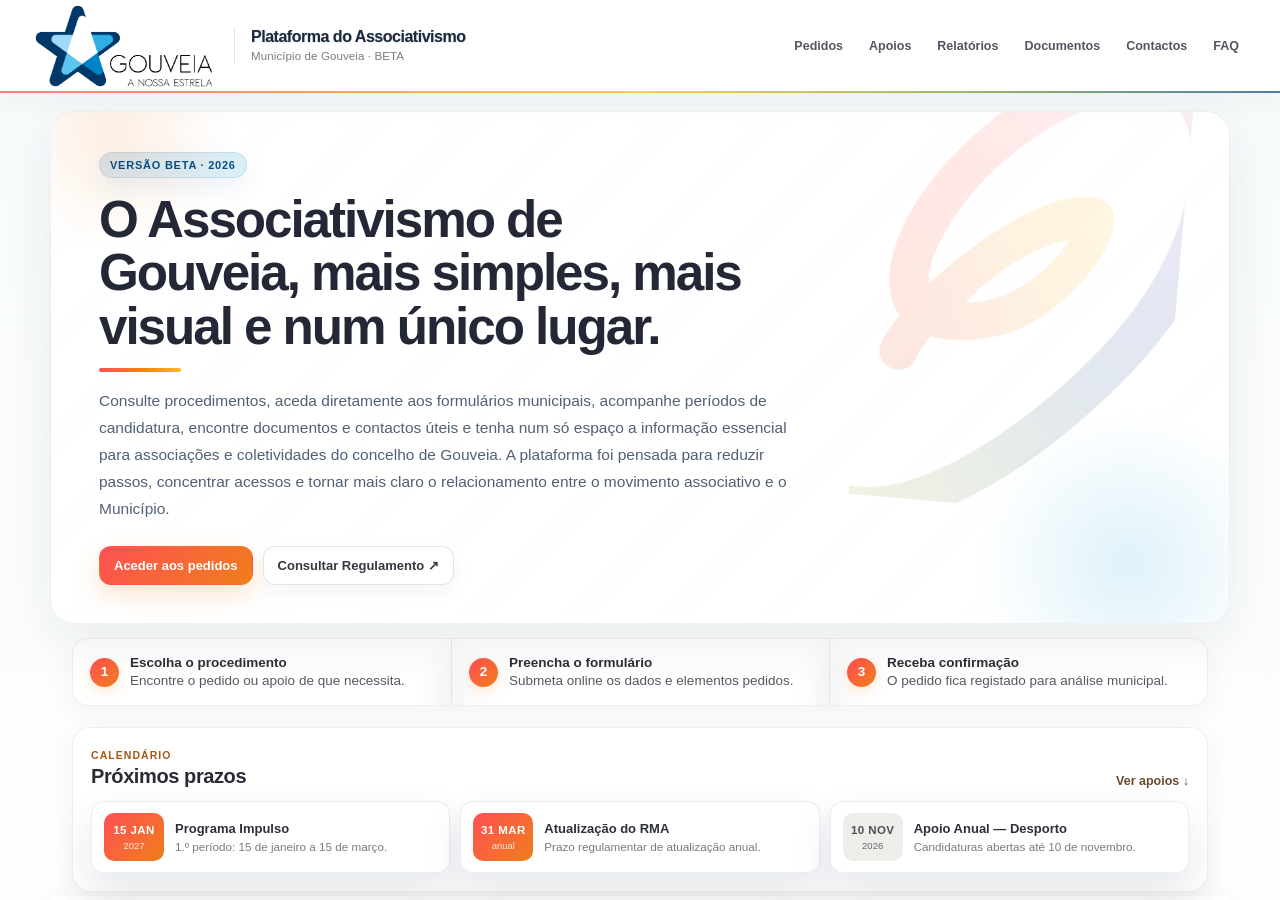
==== app-v2.html @ a9b75a4f "Adiciona versão V2 integrada da Plataforma do Associativismo" ====
<!doctype html>
<html lang="pt-PT">
<head>
<meta charset="utf-8">
<meta name="viewport" content="width=device-width,initial-scale=1,viewport-fit=cover">
<meta name="theme-color" content="#ffffff">
<title>Plataforma do Associativismo | Município de Gouveia</title>
<style>
*{box-sizing:border-box}html,body{margin:0;width:100%;height:100%;overflow:hidden;background:#f5f7f8;font-family:Inter,system-ui,-apple-system,BlinkMacSystemFont,"Segoe UI",sans-serif;color:#1f2933}
#legacy{position:fixed;inset:0;width:100%;height:100%;border:0;background:#fff}
.form-layer{position:fixed;inset:0;z-index:9999;background:#f6f8f9;display:none;flex-direction:column}.form-layer.open{display:flex}
.form-top{height:72px;min-height:72px;display:flex;align-items:center;gap:14px;padding:0 22px;background:rgba(255,255,255,.96);border-bottom:1px solid #e5e9ec;box-shadow:0 8px 24px rgba(31,41,51,.06);backdrop-filter:blur(12px)}
.form-back{appearance:none;border:1px solid #dce2e6;background:#fff;color:#263d4e;border-radius:12px;padding:11px 14px;font-weight:800;font-size:14px;cursor:pointer}.form-back:hover{background:#f7f9fa}.form-title{min-width:0}.form-title strong{display:block;font-size:15px;line-height:1.2}.form-title small{display:block;margin-top:3px;color:#74808a;font-size:12px;white-space:nowrap;overflow:hidden;text-overflow:ellipsis}
.form-actions{margin-left:auto}.form-external{color:#52616c;text-decoration:none;font-size:12px;font-weight:750;border:1px solid #e1e6e9;border-radius:10px;padding:9px 11px;background:#fff}
.form-frame{flex:1;width:100%;border:0;background:#f6f8f9}.loading{position:absolute;left:50%;top:50%;transform:translate(-50%,-50%);color:#687680;font-size:13px;z-index:-1}
@media(max-width:680px){.form-top{height:64px;min-height:64px;padding:0 12px;gap:10px}.form-back{padding:10px 11px}.form-title strong{font-size:14px}.form-title small{font-size:11px}.form-external{display:none}}
</style>
</head>
<body>
<iframe id="legacy" title="Plataforma do Associativismo" src="index_sem_botao_download_relatorio%20(1).html"></iframe>
<div class="form-layer" id="formLayer" role="dialog" aria-modal="true" aria-label="Formulário integrado">
  <div class="form-top">
    <button class="form-back" id="formBack" type="button">← Voltar</button>
    <div class="form-title"><strong id="formTitle">Formulário</strong><small>Preenchimento dentro da Plataforma do Associativismo</small></div>
    <div class="form-actions"><a class="form-external" id="formExternal" href="#" target="_blank" rel="noopener">Abrir separadamente ↗</a></div>
  </div>
  <div class="loading">A carregar formulário…</div>
  <iframe class="form-frame" id="formFrame" title="Formulário"></iframe>
</div>
<script>
(function(){
  const legacy=document.getElementById('legacy');
  const layer=document.getElementById('formLayer');
  const frame=document.getElementById('formFrame');
  const title=document.getElementById('formTitle');
  const ext=document.getElementById('formExternal');
  const back=document.getElementById('formBack');

  function embedUrl(url){
    if(!url) return url;
    try{
      const u=new URL(url,location.href);
      if(u.hostname==='docs.google.com' && u.pathname.includes('/forms/')){
        if(u.pathname.endsWith('/edit')) u.pathname=u.pathname.replace(/\/edit$/,'/viewform');
        if(!u.searchParams.has('embedded')) u.searchParams.set('embedded','true');
      }
      return u.href;
    }catch(e){return url;}
  }
  function openForm(url,label){
    if(!url)return;
    title.textContent=label||'Formulário';
    ext.href=url;
    frame.src=embedUrl(url);
    layer.classList.add('open');
    document.body.style.overflow='hidden';
    history.pushState({form:true},'', '#formulario');
  }
  function closeForm(fromPop){
    layer.classList.remove('open');
    frame.src='about:blank';
    document.body.style.overflow='hidden';
    if(!fromPop && location.hash==='#formulario') history.back();
  }
  back.addEventListener('click',()=>closeForm(false));
  window.addEventListener('popstate',()=>{if(layer.classList.contains('open'))closeForm(true)});

  const latest={
    'registo municipal das associações':'https://forms.gle/55GqdEBhtPJYa4K36',
    'registo municipal de associações':'https://forms.gle/55GqdEBhtPJYa4K36',
    'apoio técnico e/ou material':'https://forms.gle/DxUdUMWRPSMtngoY8',
    'apoio técnico':'https://forms.gle/DxUdUMWRPSMtngoY8',
    'transporte municipal':'https://forms.gle/9DunoDnuiE4spsrXA',
    'transporte em viaturas municipais':'https://forms.gle/9DunoDnuiE4spsrXA',
    'apoio anual — desporto':'https://docs.google.com/forms/d/1hfsow7imRYdcYtD5RDmz5xDqaQjCK5Qr7GzYbRokhdU/viewform?embedded=true',
    'apoio anual - desporto':'https://docs.google.com/forms/d/1hfsow7imRYdcYtD5RDmz5xDqaQjCK5Qr7GzYbRokhdU/viewform?embedded=true'
  };

  function normalize(s){return (s||'').toLowerCase().normalize('NFD').replace(/[\u0300-\u036f]/g,'').replace(/\s+/g,' ').trim()}

  function patch(){
    let d;
    try{d=legacy.contentDocument||legacy.contentWindow.document}catch(e){return}
    if(!d)return;

    const style=d.createElement('style');
    style.textContent=`
      :root{--app-ink:#1f2933;--app-blue:#234d6d;--app-orange:#e86f1f;--app-green:#2f7d5a}
      body{background:linear-gradient(180deg,#f7fafb 0,#fff 32%,#faf9f7 100%)!important}
      .topbar{background:rgba(255,255,255,.95)!important;backdrop-filter:blur(14px);box-shadow:0 8px 28px rgba(31,41,51,.045)!important}
      .hero{border-radius:24px!important;box-shadow:0 18px 50px rgba(23,42,58,.075)!important;border:1px solid rgba(35,77,109,.08)!important}
      .card{border-radius:20px!important;border:1px solid #e4e9ec!important;box-shadow:0 10px 34px rgba(31,41,51,.055)!important;overflow:hidden!important}
      .card:hover{transform:translateY(-2px);box-shadow:0 17px 42px rgba(31,41,51,.085)!important}
      .card-body{padding:20px!important}.note{border-radius:12px!important;background:#f7f9fa!important;border:1px solid #edf0f2!important}
      .btn.active,.btn[data-integrated]{background:linear-gradient(135deg,#d95e17,#f47b12)!important;color:#fff!important;border:0!important;border-radius:12px!important;min-height:45px!important;font-weight:850!important;box-shadow:0 10px 24px rgba(232,111,31,.18)!important;text-decoration:none!important;cursor:pointer!important}
      .btn[data-integrated]::after{content:' →'}
      .status.open{background:#eaf5ef!important;color:#256647!important;border-color:#d4eadc!important}
      .integrated-hint-app{display:flex;align-items:center;gap:7px;margin-top:10px;color:#426177;font-size:12px;font-weight:750}.integrated-hint-app:before{content:'✓';display:grid;place-items:center;width:20px;height:20px;border-radius:50%;background:#e8f4ee;color:#2e7a59}
      @media(max-width:680px){.card{border-radius:17px!important}.hero{border-radius:20px!important}.card-body{padding:17px!important}}
    `;
    d.head.appendChild(style);

    const cards=[...d.querySelectorAll('.card')];
    cards.forEach(card=>{
      const h=card.querySelector('h3'); if(!h)return;
      const raw=h.textContent.trim(); const key=normalize(raw);
      let known=null;
      Object.keys(latest).some(k=>{if(key.includes(normalize(k))){known=latest[k];return true}return false});
      const btn=card.querySelector('a.btn,button.btn');
      if(known && btn){
        if(btn.tagName==='A'){btn.removeAttribute('href');btn.removeAttribute('target');btn.removeAttribute('rel')}
        btn.setAttribute('data-integrated','1');btn.classList.remove('disabled');btn.classList.add('active');btn.removeAttribute('aria-disabled');
        btn.textContent=key.includes('registo municipal')?'Aceder ao RMA':key.includes('desporto')?'Apresentar candidatura':'Preencher na plataforma';
        btn.onclick=function(ev){ev.preventDefault();ev.stopPropagation();openForm(known,raw);return false};
        if(!card.querySelector('.integrated-hint-app')){const hint=d.createElement('div');hint.className='integrated-hint-app';hint.textContent='Preenchimento sem sair da plataforma';btn.insertAdjacentElement('afterend',hint)}
      }
      if(key.includes('apoio anual') && key.includes('desporto')){
        const st=card.querySelector('.status');if(st){st.className='status open';st.textContent='Aberto'}
        const note=card.querySelector('.note');if(note)note.innerHTML='<strong>Candidaturas 2026/2027:</strong> abertas até <strong>10 de novembro de 2026</strong>.';
      }
    });

    [...d.querySelectorAll('a[href*="forms.gle"],a[href*="docs.google.com/forms"]')].forEach(a=>{
      if(a.dataset.integrated)return;
      const url=a.href;const label=(a.closest('.card')?.querySelector('h3')?.textContent||a.textContent||'Formulário').trim();
      a.removeAttribute('target');a.onclick=function(ev){ev.preventDefault();openForm(url,label);return false};
    });

    [...d.querySelectorAll('.deadline-item')].forEach(item=>{
      const t=normalize(item.textContent);
      if(t.includes('desporto')){
        const date=item.querySelector('.deadline-date');if(date)date.innerHTML='<strong>10 NOV</strong><small>2026</small>';
        const last=item.querySelector('span:last-child');if(last)last.innerHTML='<strong>Apoio Anual — Desporto</strong><small>Candidaturas abertas até 10 de novembro.</small>';
      }
    });
  }
  legacy.addEventListener('load',()=>{patch();setTimeout(patch,500)});
})();
</script>
</body>
</html>
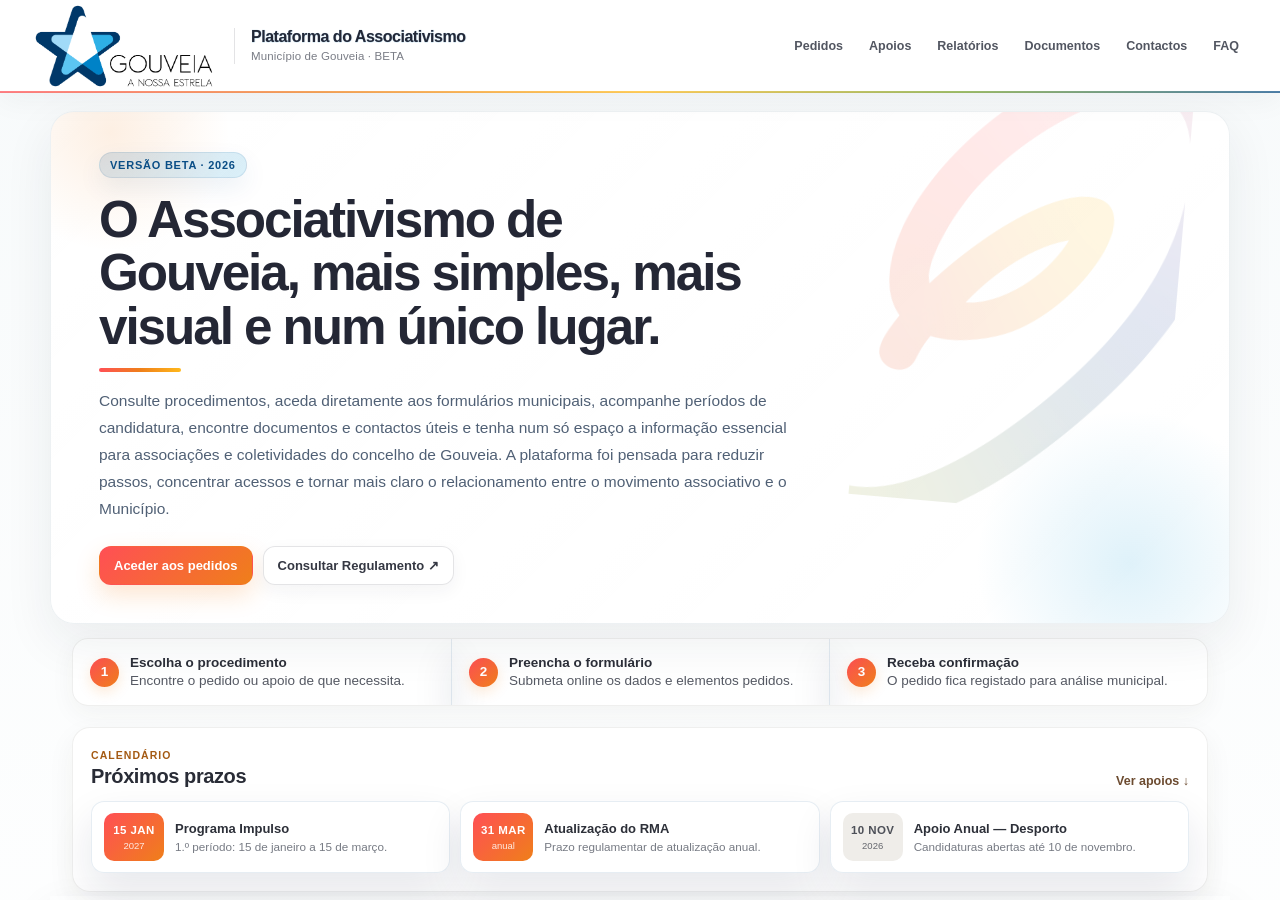
==== commit cb4db4f6: "Corrige formulários integrados e links atuais" ====
--- a/app-v2.html
+++ b/app-v2.html
@@ -9,8 +9,9 @@
 *{box-sizing:border-box}html,body{margin:0;width:100%;height:100%;overflow:hidden;background:#f5f7f8;font-family:Inter,system-ui,-apple-system,BlinkMacSystemFont,"Segoe UI",sans-serif;color:#1f2933}
 #legacy{position:fixed;inset:0;width:100%;height:100%;border:0;background:#fff}
 .form-layer{position:fixed;inset:0;z-index:9999;background:#f6f8f9;display:none;flex-direction:column}.form-layer.open{display:flex}
-.form-top{height:72px;min-height:72px;display:flex;align-items:center;gap:14px;padding:0 22px;background:rgba(255,255,255,.96);border-bottom:1px solid #e5e9ec;box-shadow:0 8px 24px rgba(31,41,51,.06);backdrop-filter:blur(12px)}
-.form-back{appearance:none;border:1px solid #dce2e6;background:#fff;color:#263d4e;border-radius:12px;padding:11px 14px;font-weight:800;font-size:14px;cursor:pointer}.form-back:hover{background:#f7f9fa}.form-title{min-width:0}.form-title strong{display:block;font-size:15px;line-height:1.2}.form-title small{display:block;margin-top:3px;color:#74808a;font-size:12px;white-space:nowrap;overflow:hidden;text-overflow:ellipsis}
+.form-top{height:72px;min-height:72px;display:flex;align-items:center;gap:14px;padding:0 22px;background:rgba(255,255,255,.97);border-bottom:1px solid #e5e9ec;box-shadow:0 8px 24px rgba(31,41,51,.06);backdrop-filter:blur(12px)}
+.form-back{appearance:none;border:1px solid #dce2e6;background:#fff;color:#263d4e;border-radius:12px;padding:11px 14px;font-weight:800;font-size:14px;cursor:pointer}.form-back:hover{background:#f7f9fa}
+.form-title{min-width:0}.form-title strong{display:block;font-size:15px;line-height:1.2}.form-title small{display:block;margin-top:3px;color:#74808a;font-size:12px;white-space:nowrap;overflow:hidden;text-overflow:ellipsis}
 .form-actions{margin-left:auto}.form-external{color:#52616c;text-decoration:none;font-size:12px;font-weight:750;border:1px solid #e1e6e9;border-radius:10px;padding:9px 11px;background:#fff}
 .form-frame{flex:1;width:100%;border:0;background:#f6f8f9}.loading{position:absolute;left:50%;top:50%;transform:translate(-50%,-50%);color:#687680;font-size:13px;z-index:-1}
 @media(max-width:680px){.form-top{height:64px;min-height:64px;padding:0 12px;gap:10px}.form-back{padding:10px 11px}.form-title strong{font-size:14px}.form-title small{font-size:11px}.form-external{display:none}}
@@ -25,116 +26,65 @@
     <div class="form-actions"><a class="form-external" id="formExternal" href="#" target="_blank" rel="noopener">Abrir separadamente ↗</a></div>
   </div>
   <div class="loading">A carregar formulário…</div>
-  <iframe class="form-frame" id="formFrame" title="Formulário"></iframe>
+  <iframe class="form-frame" id="formFrame" title="Formulário" allow="clipboard-write"></iframe>
 </div>
 <script>
 (function(){
-  const legacy=document.getElementById('legacy');
-  const layer=document.getElementById('formLayer');
-  const frame=document.getElementById('formFrame');
-  const title=document.getElementById('formTitle');
-  const ext=document.getElementById('formExternal');
-  const back=document.getElementById('formBack');
-
-  function embedUrl(url){
-    if(!url) return url;
-    try{
-      const u=new URL(url,location.href);
-      if(u.hostname==='docs.google.com' && u.pathname.includes('/forms/')){
-        if(u.pathname.endsWith('/edit')) u.pathname=u.pathname.replace(/\/edit$/,'/viewform');
-        if(!u.searchParams.has('embedded')) u.searchParams.set('embedded','true');
-      }
-      return u.href;
-    }catch(e){return url;}
+  const legacy=document.getElementById('legacy'), layer=document.getElementById('formLayer'), frame=document.getElementById('formFrame'), title=document.getElementById('formTitle'), ext=document.getElementById('formExternal'), back=document.getElementById('formBack');
+  const FULL={
+    rma:'https://docs.google.com/forms/d/13lRnTvN5xNR7-OGMz9pEzso5YeNmuV8a-lxBbJVrMvM/viewform?embedded=true',
+    apoio:'https://docs.google.com/forms/d/1XOi1zDl_YLn0ttC5pp-ny5jD7OPT27PokIYTtzxeXyw/viewform?embedded=true',
+    transporte:'https://docs.google.com/forms/d/1fWjcZcNjLpi-5UkRoaltbUc3fp2eVJZHL1GC5i87C0s/viewform?embedded=true',
+    desporto:'https://docs.google.com/forms/d/1hfsow7imRYdcYtD5RDmz5xDqaQjCK5Qr7GzYbRokhdU/viewform?embedded=true'
+  };
+  const SHORT={
+    '55gqdebhtpjya4k36':FULL.rma,'k7emhapwsyhdrvjf6':FULL.rma,
+    'dxudumwrpsmtngoy8':FULL.apoio,'f3jbwx3glnkzqgst9':FULL.apoio,'vcrmrrekrrfcteuw9':FULL.apoio,
+    '9dunodnuie4spsrxa':FULL.transporte,'oxae2jrrhubwo6vs5':FULL.transporte,'6359vejgduqyecwh8':FULL.transporte,'sct1enjxtpothr3h6':FULL.transporte,
+    '7maysg8bhv6gcstw6':FULL.desporto
+  };
+  const norm=s=>(s||'').toLowerCase().normalize('NFD').replace(/[\u0300-\u036f]/g,'').replace(/\s+/g,' ').trim();
+  function canonical(url){
+    if(!url)return url;
+    const low=String(url).toLowerCase();
+    for(const k in SHORT)if(low.includes(k))return SHORT[k];
+    try{const u=new URL(url,location.href);if(u.hostname==='docs.google.com'&&u.pathname.includes('/forms/')){if(u.pathname.endsWith('/edit'))u.pathname=u.pathname.replace(/\/edit$/,'/viewform');u.searchParams.set('embedded','true');return u.href}}catch(e){}
+    return url;
   }
   function openForm(url,label){
-    if(!url)return;
-    title.textContent=label||'Formulário';
-    ext.href=url;
-    frame.src=embedUrl(url);
-    layer.classList.add('open');
-    document.body.style.overflow='hidden';
-    history.pushState({form:true},'', '#formulario');
+    const src=canonical(url); if(!src)return;
+    title.textContent=label||'Formulário'; ext.href=src.replace(/[?&]embedded=true/,''); frame.src=src; layer.classList.add('open');
+    if(location.hash!=='#formulario')history.pushState({form:true},'', '#formulario');
   }
-  function closeForm(fromPop){
-    layer.classList.remove('open');
-    frame.src='about:blank';
-    document.body.style.overflow='hidden';
-    if(!fromPop && location.hash==='#formulario') history.back();
-  }
-  back.addEventListener('click',()=>closeForm(false));
-  window.addEventListener('popstate',()=>{if(layer.classList.contains('open'))closeForm(true)});
-
-  const latest={
-    'registo municipal das associações':'https://forms.gle/55GqdEBhtPJYa4K36',
-    'registo municipal de associações':'https://forms.gle/55GqdEBhtPJYa4K36',
-    'apoio técnico e/ou material':'https://forms.gle/DxUdUMWRPSMtngoY8',
-    'apoio técnico':'https://forms.gle/DxUdUMWRPSMtngoY8',
-    'transporte municipal':'https://forms.gle/9DunoDnuiE4spsrXA',
-    'transporte em viaturas municipais':'https://forms.gle/9DunoDnuiE4spsrXA',
-    'apoio anual — desporto':'https://docs.google.com/forms/d/1hfsow7imRYdcYtD5RDmz5xDqaQjCK5Qr7GzYbRokhdU/viewform?embedded=true',
-    'apoio anual - desporto':'https://docs.google.com/forms/d/1hfsow7imRYdcYtD5RDmz5xDqaQjCK5Qr7GzYbRokhdU/viewform?embedded=true'
-  };
-
-  function normalize(s){return (s||'').toLowerCase().normalize('NFD').replace(/[\u0300-\u036f]/g,'').replace(/\s+/g,' ').trim()}
-
+  function closeForm(fromPop){layer.classList.remove('open');frame.src='about:blank';if(!fromPop&&location.hash==='#formulario')history.back()}
+  back.addEventListener('click',()=>closeForm(false));window.addEventListener('popstate',()=>{if(layer.classList.contains('open'))closeForm(true)});
   function patch(){
-    let d;
-    try{d=legacy.contentDocument||legacy.contentWindow.document}catch(e){return}
-    if(!d)return;
-
-    const style=d.createElement('style');
-    style.textContent=`
+    let d;try{d=legacy.contentDocument||legacy.contentWindow.document}catch(e){return}if(!d)return;
+    if(d.getElementById('app-live-patch'))return;
+    const style=d.createElement('style');style.id='app-live-patch';style.textContent=`
       :root{--app-ink:#1f2933;--app-blue:#234d6d;--app-orange:#e86f1f;--app-green:#2f7d5a}
       body{background:linear-gradient(180deg,#f7fafb 0,#fff 32%,#faf9f7 100%)!important}
       .topbar{background:rgba(255,255,255,.95)!important;backdrop-filter:blur(14px);box-shadow:0 8px 28px rgba(31,41,51,.045)!important}
       .hero{border-radius:24px!important;box-shadow:0 18px 50px rgba(23,42,58,.075)!important;border:1px solid rgba(35,77,109,.08)!important}
-      .card{border-radius:20px!important;border:1px solid #e4e9ec!important;box-shadow:0 10px 34px rgba(31,41,51,.055)!important;overflow:hidden!important}
-      .card:hover{transform:translateY(-2px);box-shadow:0 17px 42px rgba(31,41,51,.085)!important}
-      .card-body{padding:20px!important}.note{border-radius:12px!important;background:#f7f9fa!important;border:1px solid #edf0f2!important}
+      .card{border-radius:20px!important;border:1px solid #e4e9ec!important;box-shadow:0 10px 34px rgba(31,41,51,.055)!important;overflow:hidden!important;transition:.18s ease!important}
+      .card:hover{transform:translateY(-2px);box-shadow:0 17px 42px rgba(31,41,51,.085)!important}.card-body{padding:20px!important}
+      .note{border-radius:12px!important;background:#f7f9fa!important;border:1px solid #edf0f2!important}
       .btn.active,.btn[data-integrated]{background:linear-gradient(135deg,#d95e17,#f47b12)!important;color:#fff!important;border:0!important;border-radius:12px!important;min-height:45px!important;font-weight:850!important;box-shadow:0 10px 24px rgba(232,111,31,.18)!important;text-decoration:none!important;cursor:pointer!important}
-      .btn[data-integrated]::after{content:' →'}
       .status.open{background:#eaf5ef!important;color:#256647!important;border-color:#d4eadc!important}
       .integrated-hint-app{display:flex;align-items:center;gap:7px;margin-top:10px;color:#426177;font-size:12px;font-weight:750}.integrated-hint-app:before{content:'✓';display:grid;place-items:center;width:20px;height:20px;border-radius:50%;background:#e8f4ee;color:#2e7a59}
       @media(max-width:680px){.card{border-radius:17px!important}.hero{border-radius:20px!important}.card-body{padding:17px!important}}
-    `;
-    d.head.appendChild(style);
-
-    const cards=[...d.querySelectorAll('.card')];
-    cards.forEach(card=>{
-      const h=card.querySelector('h3'); if(!h)return;
-      const raw=h.textContent.trim(); const key=normalize(raw);
-      let known=null;
-      Object.keys(latest).some(k=>{if(key.includes(normalize(k))){known=latest[k];return true}return false});
+    `;d.head.appendChild(style);
+    [...d.querySelectorAll('.card')].forEach(card=>{
+      const h=card.querySelector('h3');if(!h)return;const raw=h.textContent.trim(),key=norm(raw);let url='';
+      if(key.includes('registo municipal'))url=FULL.rma;else if(key.includes('apoio tecnico'))url=FULL.apoio;else if(key.includes('transporte'))url=FULL.transporte;else if(key.includes('apoio anual')&&key.includes('desporto'))url=FULL.desporto;
       const btn=card.querySelector('a.btn,button.btn');
-      if(known && btn){
-        if(btn.tagName==='A'){btn.removeAttribute('href');btn.removeAttribute('target');btn.removeAttribute('rel')}
-        btn.setAttribute('data-integrated','1');btn.classList.remove('disabled');btn.classList.add('active');btn.removeAttribute('aria-disabled');
-        btn.textContent=key.includes('registo municipal')?'Aceder ao RMA':key.includes('desporto')?'Apresentar candidatura':'Preencher na plataforma';
-        btn.onclick=function(ev){ev.preventDefault();ev.stopPropagation();openForm(known,raw);return false};
-        if(!card.querySelector('.integrated-hint-app')){const hint=d.createElement('div');hint.className='integrated-hint-app';hint.textContent='Preenchimento sem sair da plataforma';btn.insertAdjacentElement('afterend',hint)}
-      }
-      if(key.includes('apoio anual') && key.includes('desporto')){
-        const st=card.querySelector('.status');if(st){st.className='status open';st.textContent='Aberto'}
-        const note=card.querySelector('.note');if(note)note.innerHTML='<strong>Candidaturas 2026/2027:</strong> abertas até <strong>10 de novembro de 2026</strong>.';
-      }
+      if(url&&btn){if(btn.tagName==='A'){btn.removeAttribute('href');btn.removeAttribute('target');btn.removeAttribute('rel')}btn.dataset.integrated='1';btn.classList.remove('disabled');btn.classList.add('active');btn.removeAttribute('aria-disabled');btn.textContent=key.includes('registo municipal')?'Aceder ao RMA':key.includes('desporto')?'Apresentar candidatura':'Preencher na plataforma';btn.onclick=e=>{e.preventDefault();e.stopPropagation();openForm(url,raw);return false};if(!card.querySelector('.integrated-hint-app')){const hint=d.createElement('div');hint.className='integrated-hint-app';hint.textContent='Preenchimento sem sair da plataforma';btn.insertAdjacentElement('afterend',hint)}}
+      if(key.includes('apoio anual')&&key.includes('desporto')){const st=card.querySelector('.status');if(st){st.className='status open';st.textContent='Aberto'}const note=card.querySelector('.note');if(note)note.innerHTML='<strong>Candidaturas 2026/2027:</strong> abertas até <strong>10 de novembro de 2026</strong>.'}
     });
-
-    [...d.querySelectorAll('a[href*="forms.gle"],a[href*="docs.google.com/forms"]')].forEach(a=>{
-      if(a.dataset.integrated)return;
-      const url=a.href;const label=(a.closest('.card')?.querySelector('h3')?.textContent||a.textContent||'Formulário').trim();
-      a.removeAttribute('target');a.onclick=function(ev){ev.preventDefault();openForm(url,label);return false};
-    });
-
-    [...d.querySelectorAll('.deadline-item')].forEach(item=>{
-      const t=normalize(item.textContent);
-      if(t.includes('desporto')){
-        const date=item.querySelector('.deadline-date');if(date)date.innerHTML='<strong>10 NOV</strong><small>2026</small>';
-        const last=item.querySelector('span:last-child');if(last)last.innerHTML='<strong>Apoio Anual — Desporto</strong><small>Candidaturas abertas até 10 de novembro.</small>';
-      }
-    });
+    [...d.querySelectorAll('a[href*="forms.gle"],a[href*="docs.google.com/forms"]')].forEach(a=>{if(a.dataset.integrated)return;const url=canonical(a.href),label=(a.closest('.card')?.querySelector('h3')?.textContent||a.textContent||'Formulário').trim();a.removeAttribute('target');a.onclick=e=>{e.preventDefault();e.stopPropagation();openForm(url,label);return false}});
+    [...d.querySelectorAll('.deadline-item')].forEach(item=>{if(norm(item.textContent).includes('desporto')){const date=item.querySelector('.deadline-date');if(date)date.innerHTML='<strong>10 NOV</strong><small>2026</small>';const last=item.querySelector('span:last-child');if(last)last.innerHTML='<strong>Apoio Anual — Desporto</strong><small>Candidaturas abertas até 10 de novembro.</small>'}});
   }
-  legacy.addEventListener('load',()=>{patch();setTimeout(patch,500)});
+  legacy.addEventListener('load',()=>{patch();setTimeout(patch,350)});
 })();
 </script>
 </body>
